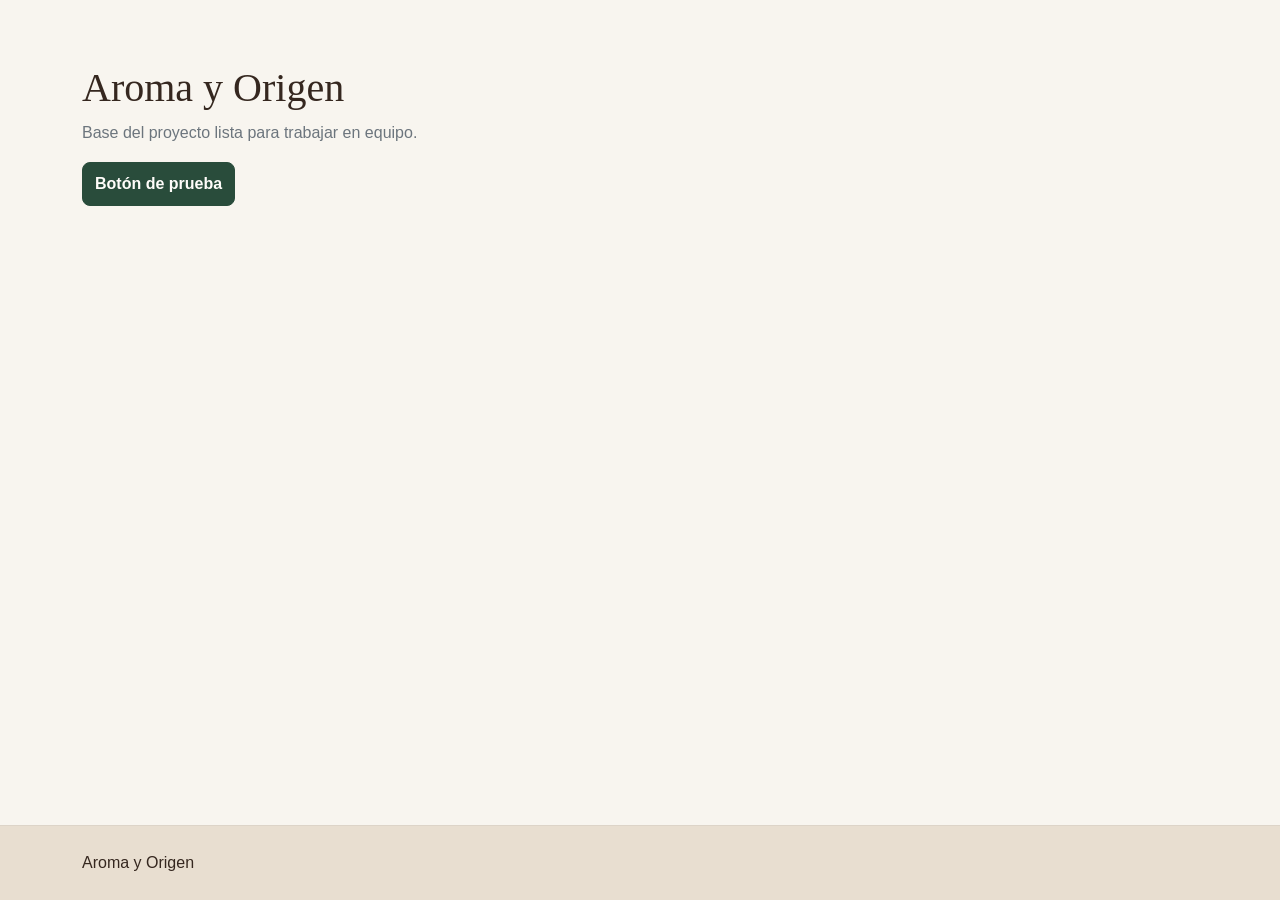
==== index.html @ c2ecd66e "style_structure" ====
<!DOCTYPE html>
<html lang="es">

<head>
    <meta charset="UTF-8">
    <meta name="viewport" content="width=device-width, initial-scale=1.0">

    <title>Inicio | Aroma y Origen</title>
    <link href="https://cdn.jsdelivr.net/npm/bootstrap@5.3.8/dist/css/bootstrap.min.css" rel="stylesheet"
    integrity="sha384-sRIl4kxILFvY47J16cr9ZwB07vP4J8+LH7qKQnuqkuIAvNWLzeN8tE5YBujZqJLB" crossorigin="anonymous">
    <link rel="stylesheet" href="assets/styles/styles.css">
</head>

<body>
    <header>
        <!-- Encabezado pendiente -->
    </header>

    <main class="container page-section">
        <h1>Aroma y Origen</h1>
        <p class="text-secondary">
            Base del proyecto lista para trabajar en equipo.
        </p>

        <button type="button" class="btn btn-primary">
            Botón de prueba
        </button>
    </main>

    <footer class="site-footer">
        <div class="container">
            <p class="mb-0">Aroma y Origen</p>
        </div>
    </footer>

    <script src="https://cdn.jsdelivr.net/npm/bootstrap@5.3.8/dist/js/bootstrap.bundle.min.js"
        integrity="sha384-FKyoEForCGlyvwx9Hj09JcYn3nv7wiPVlz7YYwJrWVcXK/BmnVDxM+D2scQbITxI"
        crossorigin="anonymous">
    </script>
</body>

</html>
---- assets/styles/styles.css ----
/* ==================================================
   AROMA Y ORIGEN — ESTILOS COMPARTIDOS
   Cargar este archivo después de Bootstrap.
   ================================================== */

/* 1. Identidad visual y variables globales */
:root {
  --ao-cream: #f8f5ef;
  --ao-white: #fffdfa;
  --ao-coffee: #35271f;
  --ao-green: #294c3b;
  --ao-green-dark: #1e392c;
  --ao-terracotta: #a65f43;
  --ao-sand: #e8ded0;
  --ao-muted: #71685f;
  --ao-border: #ddd4c8;

  /*
   * Estas fuentes tienen alternativas locales.
   * Playfair Display e Inter deben cargarse por separado
   * si el equipo decide utilizarlas.
   */
  --ao-font-heading: "Playfair Display", Georgia, serif;
  --ao-font-body: "Inter", Arial, sans-serif;

  --ao-radius: 0.75rem;
  --ao-shadow: 0 0.25rem 1.25rem rgb(53 39 31 / 6%);

  /* Variables globales de Bootstrap */
  --bs-body-font-family: var(--ao-font-body);
  --bs-body-color: var(--ao-coffee);
  --bs-body-bg: var(--ao-cream);
  --bs-heading-color: var(--ao-coffee);
  --bs-secondary-color: var(--ao-muted);
  --bs-border-color: var(--ao-border);

  --bs-primary: var(--ao-green);
  --bs-primary-rgb: 41, 76, 59;
  --bs-link-color: var(--ao-green);
  --bs-link-color-rgb: 41, 76, 59;
  --bs-link-hover-color: var(--ao-green-dark);
  --bs-link-hover-color-rgb: 30, 57, 44;
}

/* 2. Base de las páginas */
body {
  min-height: 100vh;
  display: flex;
  flex-direction: column;
  line-height: 1.6;
}

main {
  flex: 1;
  min-width: 0;
}

h1,
h2,
h3,
h4,
h5,
h6,
.navbar-brand {
  font-family: var(--ao-font-heading);
}

h1,
h2,
h3 {
  line-height: 1.2;
}

img {
  max-width: 100%;
  height: auto;
}

button,
input,
select,
textarea {
  font: inherit;
}

/* 3. Espaciado compartido */
.page-section {
  padding-block: clamp(2rem, 5vw, 4rem);
}

.section-title {
  margin-bottom: 1.5rem;
}

.surface {
  background-color: var(--ao-white);
  border: 1px solid var(--ao-border);
  border-radius: var(--ao-radius);
  padding: clamp(1rem, 3vw, 2rem);
}

/* 4. Encabezado */
.navbar {
  --bs-navbar-color: var(--ao-coffee);
  --bs-navbar-hover-color: var(--ao-green);
  --bs-navbar-active-color: var(--ao-green);
  --bs-navbar-brand-color: var(--ao-coffee);
  --bs-navbar-brand-hover-color: var(--ao-green);

  background-color: var(--ao-cream);
  border-bottom: 1px solid var(--ao-border);
}

.navbar-brand {
  font-size: 1.5rem;
  font-weight: 600;
}

/* 5. Botones
   Cambiar --bs-primary no modifica por sí solo
   todos los estados de los botones de Bootstrap.
*/
.btn {
  min-height: 2.75rem;
  border-radius: 0.5rem;
  font-weight: 600;
}

.btn-primary {
  --bs-btn-color: var(--ao-white);
  --bs-btn-bg: var(--ao-green);
  --bs-btn-border-color: var(--ao-green);

  --bs-btn-hover-color: var(--ao-white);
  --bs-btn-hover-bg: var(--ao-green-dark);
  --bs-btn-hover-border-color: var(--ao-green-dark);

  --bs-btn-active-color: var(--ao-white);
  --bs-btn-active-bg: var(--ao-green-dark);
  --bs-btn-active-border-color: var(--ao-green-dark);

  --bs-btn-disabled-color: var(--ao-white);
  --bs-btn-disabled-bg: var(--ao-green);
  --bs-btn-disabled-border-color: var(--ao-green);

  --bs-btn-focus-shadow-rgb: 41, 76, 59;
}

.btn-outline-primary {
  --bs-btn-color: var(--ao-green);
  --bs-btn-border-color: var(--ao-green);

  --bs-btn-hover-color: var(--ao-white);
  --bs-btn-hover-bg: var(--ao-green);
  --bs-btn-hover-border-color: var(--ao-green);

  --bs-btn-active-color: var(--ao-white);
  --bs-btn-active-bg: var(--ao-green-dark);
  --bs-btn-active-border-color: var(--ao-green-dark);

  --bs-btn-disabled-color: var(--ao-green);
  --bs-btn-disabled-border-color: var(--ao-green);

  --bs-btn-focus-shadow-rgb: 41, 76, 59;
}

/* 6. Tarjetas */
.card {
  --bs-card-bg: var(--ao-white);
  --bs-card-border-color: var(--ao-border);
  --bs-card-border-radius: var(--ao-radius);

  box-shadow: var(--ao-shadow);
}

.product-image {
  display: block;
  width: 100%;
  aspect-ratio: 1 / 1;
  object-fit: cover;
  background-color: var(--ao-sand);
  border-radius: var(--ao-radius) var(--ao-radius) 0 0;
}

.product-price {
  color: var(--ao-green);
  font-weight: 600;
}

/* 7. Formularios */
.form-label {
  font-weight: 500;
}

.form-control,
.form-select {
  min-height: 2.75rem;
  background-color: var(--ao-white);
  border-color: var(--ao-border);
  border-radius: 0.5rem;
  color: var(--ao-coffee);
}

.form-control::placeholder {
  color: var(--ao-muted);
  opacity: 1;
}

.form-control:focus,
.form-select:focus {
  color: var(--ao-coffee);
  background-color: var(--ao-white);
  border-color: var(--ao-green);
  box-shadow: 0 0 0 0.2rem rgb(41 76 59 / 15%);
}

/* 8. Tablas */
.table {
  --bs-table-color: var(--ao-coffee);
  --bs-table-bg: var(--ao-white);
  --bs-table-border-color: var(--ao-border);
}

/* 9. Pie de página */
.site-footer {
  margin-top: auto;
  padding-block: 1.5rem;
  background-color: var(--ao-sand);
  border-top: 1px solid var(--ao-border);
  color: var(--ao-coffee);
}

/* 10. Accesibilidad */
:where(a, button, input, select, textarea):focus-visible {
  outline: 3px solid var(--ao-green);
  outline-offset: 3px;
}
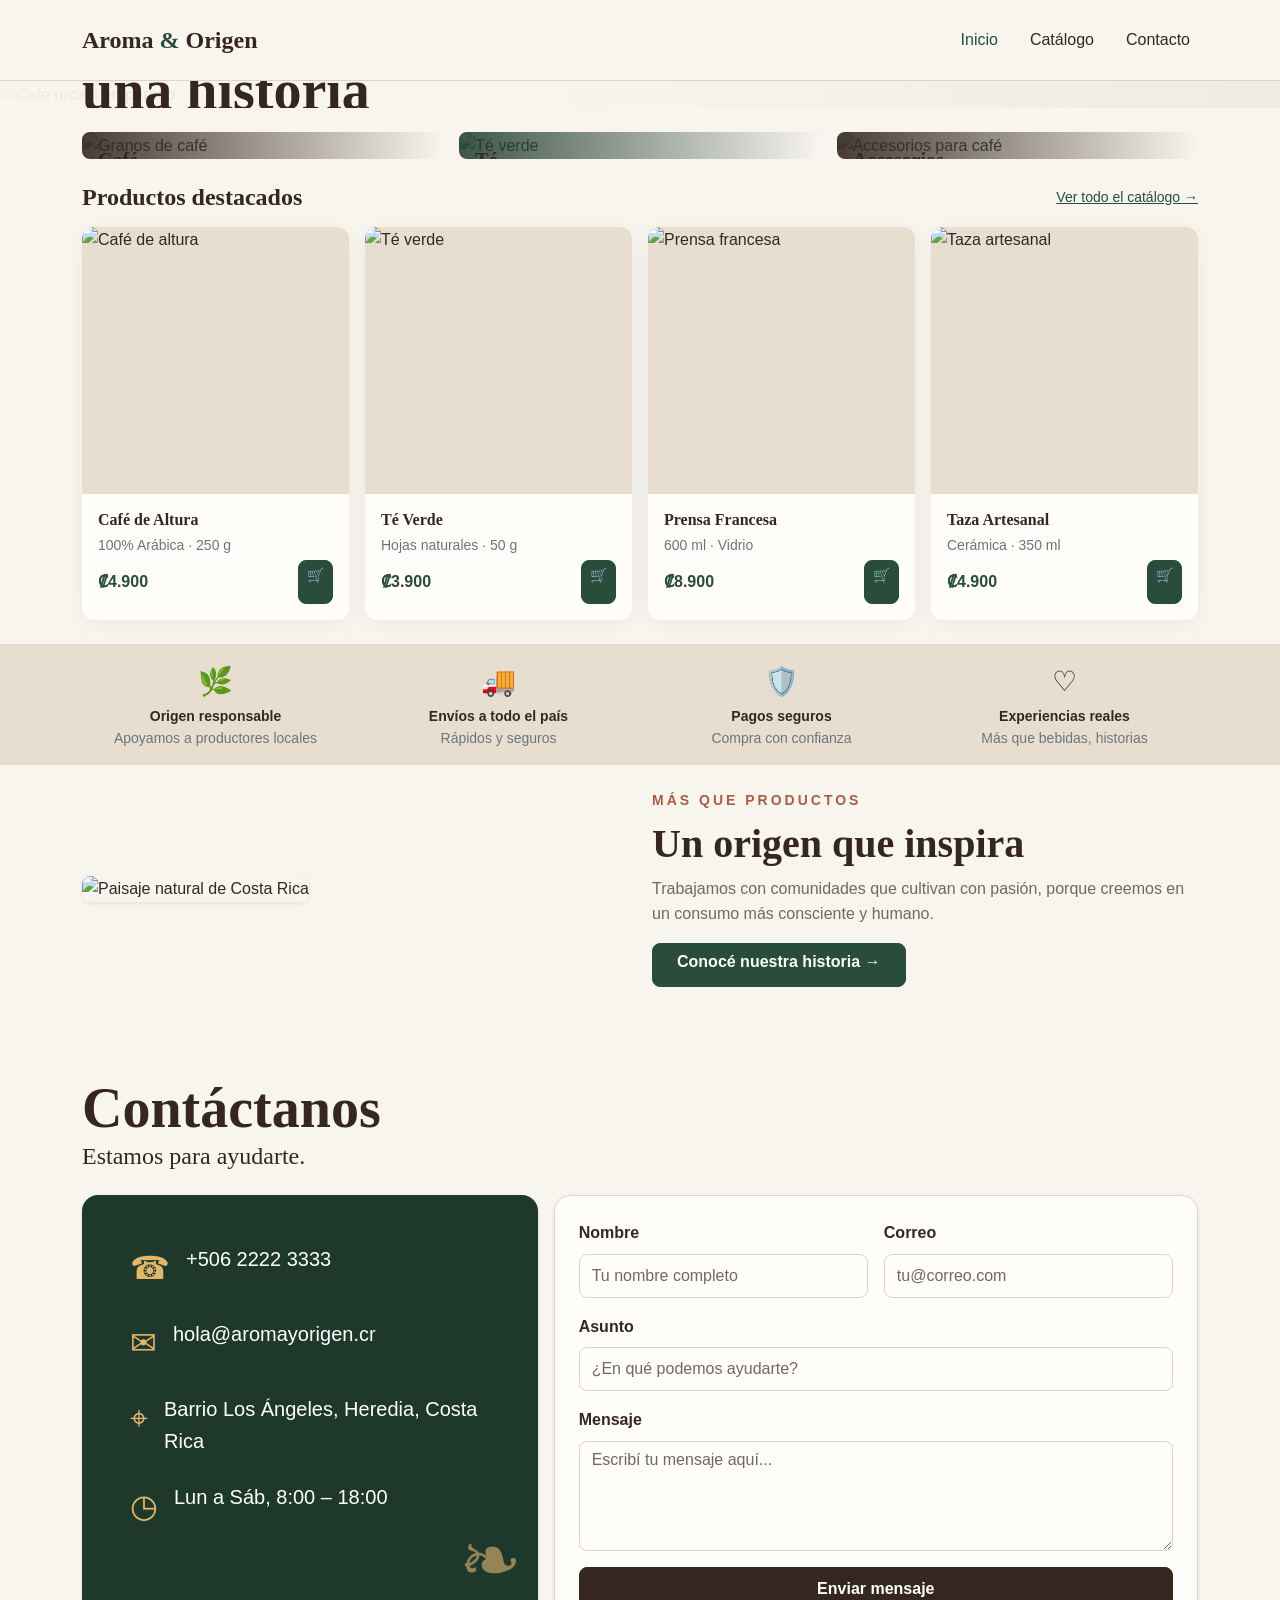
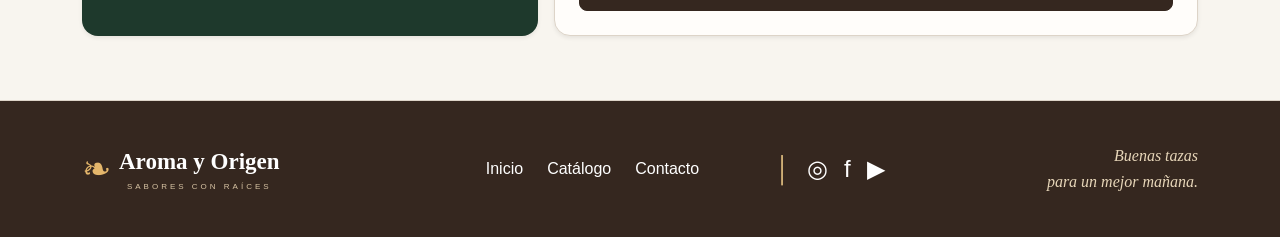
==== commit d454e245: "Actualiza pagina de inicio y contacto" ====
--- a/index.html
+++ b/index.html
@@ -1,3 +1,4 @@
+
 <!DOCTYPE html>
 <html lang="es">
 
@@ -6,37 +7,73 @@
     <meta name="viewport" content="width=device-width, initial-scale=1.0">
 
     <title>Inicio | Aroma y Origen</title>
-    <link href="https://cdn.jsdelivr.net/npm/bootstrap@5.3.8/dist/css/bootstrap.min.css" rel="stylesheet"
-    integrity="sha384-sRIl4kxILFvY47J16cr9ZwB07vP4J8+LH7qKQnuqkuIAvNWLzeN8tE5YBujZqJLB" crossorigin="anonymous">
+
+    <!-- Bootstrap -->
+    <link href="https://cdn.jsdelivr.net/npm/bootstrap@5.3.8/dist/css/bootstrap.min.css"
+        rel="stylesheet">
+
+    <!-- Estilos del proyecto -->
     <link rel="stylesheet" href="assets/styles/styles.css">
 </head>
 
 <body>
-    <header>
-        <!-- Encabezado pendiente -->
-    </header>
 
-    <main class="container page-section">
-        <h1>Aroma y Origen</h1>
-        <p class="text-secondary">
-            Base del proyecto lista para trabajar en equipo.
-        </p>
+    <!-- Menú de navegación -->
+    <header id="navbar"></header>
 
-        <button type="button" class="btn btn-primary">
-            Botón de prueba
-        </button>
-    </main>
+    <!-- Contenido principal -->
+    <div id="contenido"></div>
 
-    <footer class="site-footer">
-        <div class="container">
-            <p class="mb-0">Aroma y Origen</p>
-        </div>
-    </footer>
+    <!-- Pie de página -->
+    <div id="footer"></div>
 
-    <script src="https://cdn.jsdelivr.net/npm/bootstrap@5.3.8/dist/js/bootstrap.bundle.min.js"
-        integrity="sha384-FKyoEForCGlyvwx9Hj09JcYn3nv7wiPVlz7YYwJrWVcXK/BmnVDxM+D2scQbITxI"
-        crossorigin="anonymous">
+    <!-- JavaScript de Bootstrap -->
+    <script src="https://cdn.jsdelivr.net/npm/bootstrap@5.3.8/dist/js/bootstrap.bundle.min.js"></script>
+
+    <!-- Cargar los archivos HTML -->
+    <script>
+        async function cargarArchivo(id, ruta) {
+            try {
+                const respuesta = await fetch(ruta);
+
+                if (!respuesta.ok) {
+                    throw new Error("Error al cargar " + ruta);
+                }
+
+                const contenido = await respuesta.text();
+
+                document.getElementById(id).innerHTML = contenido;
+
+            } catch (error) {
+                console.error(error);
+                document.getElementById(id).innerHTML =
+                    "<p class='text-center p-3'>No se pudo cargar esta sección.</p>";
+            }
+        }
+
+        async function iniciarPagina() {
+
+            await Promise.all([
+                cargarArchivo(
+                    "navbar",
+                    "views/main/navbar/navbar.html"
+                ),
+
+                cargarArchivo(
+                    "contenido",
+                    "views/main/body/body.html"
+                ),
+
+                cargarArchivo(
+                    "footer",
+                    "views/main/footer/footer.html"
+                )
+            ]);
+
+        }
+
+        iniciarPagina();
     </script>
+
 </body>
-
-</html>+</html>
--- a/assets/styles/styles.css
+++ b/assets/styles/styles.css
@@ -234,4 +234,65 @@
 :where(a, button, input, select, textarea):focus-visible {
   outline: 3px solid var(--ao-green);
   outline-offset: 3px;
+}
+
+/* ==========================================
+   ESTILOS DEL CATÁLOGO - AROMA Y ORIGEN
+========================================== */
+
+/* Color de la categoría seleccionada */
+#productos .list-group-item.active {
+    background-color: #294C3B;
+    border-color: #294C3B;
+    color: #FFFFFF;
+}
+
+/* Efecto al pasar el mouse sobre las categorías */
+#productos .list-group-item:not(.active):hover {
+    background-color: #E8DED0;
+    color: #35271F;
+}
+
+/* Fotografías de los productos */
+#listaProductos .card-img-top {
+    width: 100%;
+    aspect-ratio: 1 / 1;
+    object-fit: cover;
+}
+
+/* Diseño de las tarjetas */
+#listaProductos .card {
+    border: 1px solid #DDD4C8;
+    border-radius: 12px;
+    overflow: hidden;
+    transition: transform 0.3s ease, box-shadow 0.3s ease;
+}
+
+/* Efecto suave sobre las tarjetas */
+#listaProductos .card:hover {
+    transform: translateY(-4px);
+    box-shadow: 0 8px 20px rgba(53, 39, 31, 0.10);
+}
+
+/* Botones de los productos */
+#listaProductos .btn-success {
+    background-color: #294C3B;
+    border-color: #294C3B;
+}
+
+/* Efecto hover de los botones */
+#listaProductos .btn-success:hover {
+    background-color: #1E392C;
+    border-color: #1E392C;
+}
+
+/* Adaptación para usuarios que prefieren menos animaciones */
+@media (prefers-reduced-motion: reduce) {
+    #listaProductos .card {
+        transition: none;
+    }
+
+    #listaProductos .card:hover {
+        transform: none;
+    }
 }
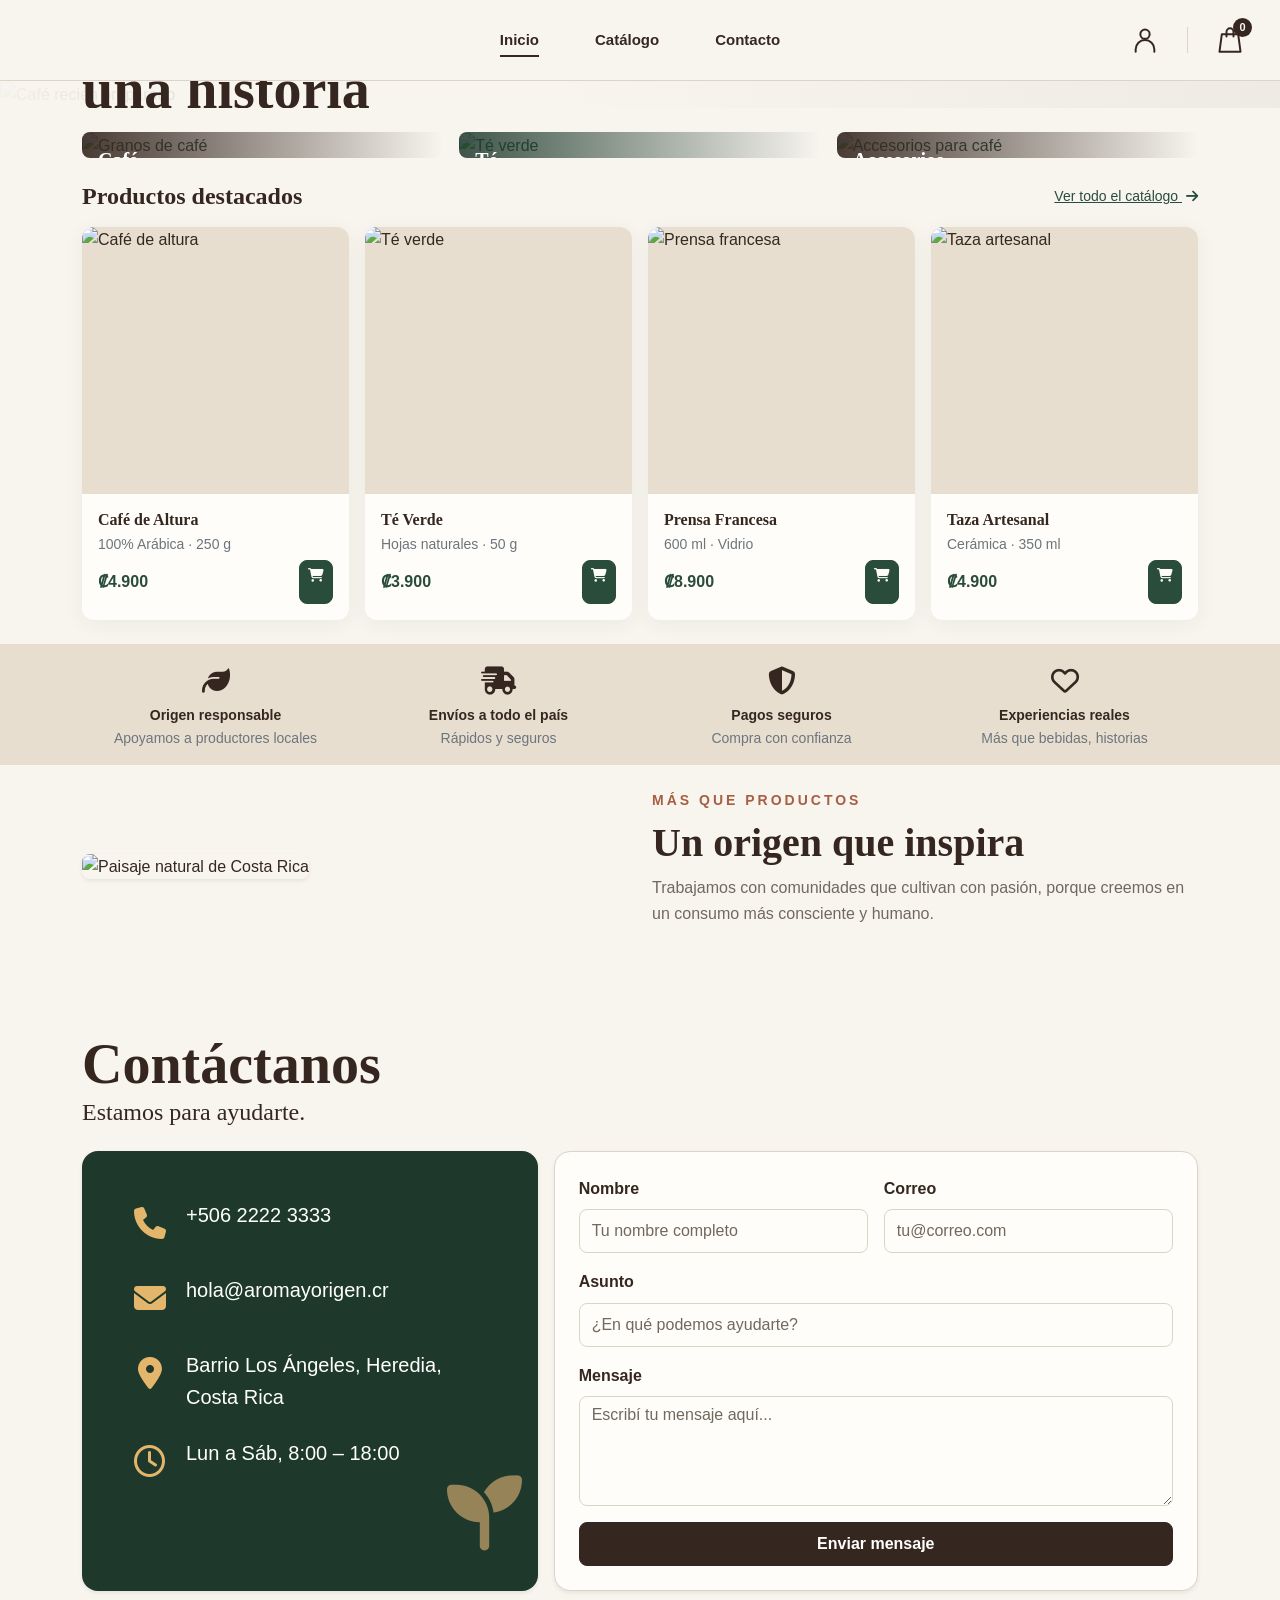
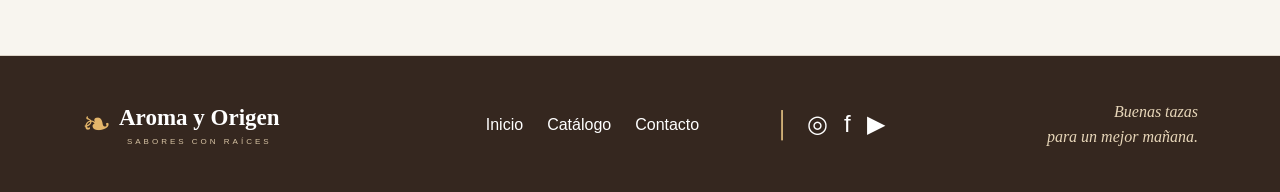
==== commit 22d24ae7: "Correcciones" ====
--- a/index.html
+++ b/index.html
@@ -1,4 +1,3 @@
-
 <!DOCTYPE html>
 <html lang="es">
 
@@ -9,11 +8,13 @@
     <title>Inicio | Aroma y Origen</title>
 
     <!-- Bootstrap -->
-    <link href="https://cdn.jsdelivr.net/npm/bootstrap@5.3.8/dist/css/bootstrap.min.css"
-        rel="stylesheet">
+    <link href="https://cdn.jsdelivr.net/npm/bootstrap@5.3.8/dist/css/bootstrap.min.css" rel="stylesheet">
 
     <!-- Estilos del proyecto -->
     <link rel="stylesheet" href="assets/styles/styles.css">
+
+    <!-- Iconos Font Awesome -->
+    <link rel="stylesheet" href="https://cdnjs.cloudflare.com/ajax/libs/font-awesome/6.4.0/css/all.min.css">
 </head>
 
 <body>
@@ -30,50 +31,9 @@
     <!-- JavaScript de Bootstrap -->
     <script src="https://cdn.jsdelivr.net/npm/bootstrap@5.3.8/dist/js/bootstrap.bundle.min.js"></script>
 
-    <!-- Cargar los archivos HTML -->
-    <script>
-        async function cargarArchivo(id, ruta) {
-            try {
-                const respuesta = await fetch(ruta);
-
-                if (!respuesta.ok) {
-                    throw new Error("Error al cargar " + ruta);
-                }
-
-                const contenido = await respuesta.text();
-
-                document.getElementById(id).innerHTML = contenido;
-
-            } catch (error) {
-                console.error(error);
-                document.getElementById(id).innerHTML =
-                    "<p class='text-center p-3'>No se pudo cargar esta sección.</p>";
-            }
-        }
-
-        async function iniciarPagina() {
-
-            await Promise.all([
-                cargarArchivo(
-                    "navbar",
-                    "views/main/navbar/navbar.html"
-                ),
-
-                cargarArchivo(
-                    "contenido",
-                    "views/main/body/body.html"
-                ),
-
-                cargarArchivo(
-                    "footer",
-                    "views/main/footer/footer.html"
-                )
-            ]);
-
-        }
-
-        iniciarPagina();
-    </script>
+    <!-- Carga de las vistas -->
+    <script src="assets/js/scripts.js"></script>
 
 </body>
-</html>
+
+</html>
--- a/assets/styles/styles.css
+++ b/assets/styles/styles.css
@@ -16,9 +16,8 @@
   --ao-border: #ddd4c8;
 
   /*
-   * Estas fuentes tienen alternativas locales.
-   * Playfair Display e Inter deben cargarse por separado
-   * si el equipo decide utilizarlas.
+   * Playfair Display e Inter deben cargarse por separado.
+   * Si no están disponibles, se usan las alternativas locales.
    */
   --ao-font-heading: "Playfair Display", Georgia, serif;
   --ao-font-body: "Inter", Arial, sans-serif;
@@ -71,6 +70,12 @@
   line-height: 1.2;
 }
 
+/* Títulos blancos en las categorías */
+.ao-category-overlay h3,
+.ao-category-overlay-tea h3 {
+  color: #fff;
+}
+
 img {
   max-width: 100%;
   height: auto;
@@ -83,7 +88,7 @@
   font: inherit;
 }
 
-/* 3. Espaciado compartido */
+/* 3. Espaciado y elementos compartidos */
 .page-section {
   padding-block: clamp(2rem, 5vw, 4rem);
 }
@@ -92,11 +97,36 @@
   margin-bottom: 1.5rem;
 }
 
-.surface {
+.surface,
+.ao-contact-form {
   background-color: var(--ao-white);
   border: 1px solid var(--ao-border);
+}
+
+.surface {
   border-radius: var(--ao-radius);
   padding: clamp(1rem, 3vw, 2rem);
+}
+
+.ao-font-georgia,
+.ao-heading-coffee,
+.ao-footer-brand,
+.ao-footer-quote {
+  font-family: Georgia, serif;
+}
+
+.ao-heading-coffee {
+  color: var(--ao-coffee);
+}
+
+.ao-text-muted {
+  color: var(--ao-muted);
+}
+
+.ao-brand-accent,
+.ao-catalog-link,
+.product-price {
+  color: var(--ao-green);
 }
 
 /* 4. Encabezado */
@@ -107,8 +137,12 @@
   --bs-navbar-brand-color: var(--ao-coffee);
   --bs-navbar-brand-hover-color: var(--ao-green);
 
+  border-bottom: 1px solid var(--ao-border);
+}
+
+.navbar,
+.ao-contact {
   background-color: var(--ao-cream);
-  border-bottom: 1px solid var(--ao-border);
 }
 
 .navbar-brand {
@@ -116,55 +150,53 @@
   font-weight: 600;
 }
 
-/* 5. Botones
-   Cambiar --bs-primary no modifica por sí solo
-   todos los estados de los botones de Bootstrap.
-*/
+/* 5. Botones */
 .btn {
   min-height: 2.75rem;
   border-radius: 0.5rem;
   font-weight: 600;
 }
 
+/*
+ * Variables compartidas por ambos tipos de botón.
+ * Se conservan los estados hover, active y disabled.
+ */
+.btn-primary,
+.btn-outline-primary {
+  --bs-btn-border-color: var(--ao-green);
+
+  --bs-btn-hover-color: var(--ao-white);
+
+  --bs-btn-active-color: var(--ao-white);
+  --bs-btn-active-bg: var(--ao-green-dark);
+  --bs-btn-active-border-color: var(--ao-green-dark);
+
+  --bs-btn-disabled-border-color: var(--ao-green);
+
+  --bs-btn-focus-shadow-rgb: 41, 76, 59;
+}
+
 .btn-primary {
   --bs-btn-color: var(--ao-white);
   --bs-btn-bg: var(--ao-green);
-  --bs-btn-border-color: var(--ao-green);
-
-  --bs-btn-hover-color: var(--ao-white);
+
   --bs-btn-hover-bg: var(--ao-green-dark);
   --bs-btn-hover-border-color: var(--ao-green-dark);
 
-  --bs-btn-active-color: var(--ao-white);
-  --bs-btn-active-bg: var(--ao-green-dark);
-  --bs-btn-active-border-color: var(--ao-green-dark);
-
   --bs-btn-disabled-color: var(--ao-white);
   --bs-btn-disabled-bg: var(--ao-green);
-  --bs-btn-disabled-border-color: var(--ao-green);
-
-  --bs-btn-focus-shadow-rgb: 41, 76, 59;
 }
 
 .btn-outline-primary {
   --bs-btn-color: var(--ao-green);
-  --bs-btn-border-color: var(--ao-green);
-
-  --bs-btn-hover-color: var(--ao-white);
+
   --bs-btn-hover-bg: var(--ao-green);
   --bs-btn-hover-border-color: var(--ao-green);
 
-  --bs-btn-active-color: var(--ao-white);
-  --bs-btn-active-bg: var(--ao-green-dark);
-  --bs-btn-active-border-color: var(--ao-green-dark);
-
   --bs-btn-disabled-color: var(--ao-green);
-  --bs-btn-disabled-border-color: var(--ao-green);
-
-  --bs-btn-focus-shadow-rgb: 41, 76, 59;
-}
-
-/* 6. Tarjetas */
+}
+
+/* 6. Tarjetas y productos */
 .card {
   --bs-card-bg: var(--ao-white);
   --bs-card-border-color: var(--ao-border);
@@ -173,17 +205,22 @@
   box-shadow: var(--ao-shadow);
 }
 
+.product-image,
+.ao-hero-image,
+.ao-category-image,
+.ao-history-image {
+  object-fit: cover;
+}
+
 .product-image {
   display: block;
   width: 100%;
   aspect-ratio: 1 / 1;
-  object-fit: cover;
   background-color: var(--ao-sand);
   border-radius: var(--ao-radius) var(--ao-radius) 0 0;
 }
 
 .product-price {
-  color: var(--ao-green);
   font-weight: 600;
 }
 
@@ -221,7 +258,90 @@
   --bs-table-border-color: var(--ao-border);
 }
 
-/* 9. Pie de página */
+/* 9. Portada principal */
+.ao-hero-image {
+  height: 390px;
+}
+
+.ao-hero-overlay {
+  background: linear-gradient(90deg,
+      rgba(248, 245, 239, 0.96) 0%,
+      rgba(248, 245, 239, 0.78) 43%,
+      rgba(53, 39, 31, 0.05) 100%);
+}
+
+.ao-hero-content {
+  max-width: 510px;
+}
+
+.ao-hero-eyebrow,
+.ao-history-eyebrow {
+  color: var(--ao-terracotta);
+}
+
+.ao-hero-eyebrow {
+  letter-spacing: 4px;
+  font-size: 11px;
+}
+
+/* 10. Categorías */
+.ao-category-image {
+  height: 145px;
+}
+
+.ao-category-overlay {
+  background: linear-gradient(90deg,
+      rgba(53, 39, 31, 0.9),
+      transparent);
+}
+
+.ao-category-overlay-tea {
+  background: linear-gradient(90deg,
+      rgba(30, 57, 44, 0.85),
+      transparent);
+}
+
+/* 11. Beneficios */
+.ao-benefits {
+  background-color: var(--ao-sand);
+}
+
+/* 12. Nuestra historia */
+.ao-history-image {
+  height: 240px;
+  width: 100%;
+}
+
+.ao-history-eyebrow {
+  letter-spacing: 3px;
+}
+
+/* 13. Contacto */
+.ao-contact-info {
+  background-color: var(--ao-green-dark);
+}
+
+.ao-contact-details {
+  z-index: 1;
+}
+
+.ao-contact-icon,
+.ao-footer-symbol {
+  color: #e4b66b;
+}
+
+.ao-contact-decoration {
+  font-size: 75px;
+  color: #d6ad70;
+  opacity: 0.65;
+}
+
+.ao-contact-submit {
+  background-color: var(--ao-coffee);
+  border-color: var(--ao-coffee);
+}
+
+/* 14. Pie de página */
 .site-footer {
   margin-top: auto;
   padding-block: 1.5rem;
@@ -230,69 +350,212 @@
   color: var(--ao-coffee);
 }
 
-/* 10. Accesibilidad */
+/* Variante oscura utilizada por el footer de inicio */
+.site-footer.ao-footer {
+  background-color: var(--ao-coffee);
+  color: var(--ao-cream);
+}
+
+.ao-footer-symbol {
+  font-size: 35px;
+}
+
+.ao-footer-brand {
+  font-size: 23px;
+}
+
+.ao-footer-tagline {
+  font-size: 8px;
+  letter-spacing: 3px;
+  color: #d8c4a4;
+}
+
+.ao-footer-separator {
+  color: #d8b77c;
+  font-size: 25px;
+}
+
+.ao-footer-quote {
+  color: #e6d5b8;
+}
+
+/* 15. Accesibilidad */
 :where(a, button, input, select, textarea):focus-visible {
   outline: 3px solid var(--ao-green);
   outline-offset: 3px;
 }
 
-/* ==========================================
-   ESTILOS DEL CATÁLOGO - AROMA Y ORIGEN
-========================================== */
-
-/* Color de la categoría seleccionada */
-#productos .list-group-item.active {
-    background-color: #294C3B;
-    border-color: #294C3B;
-    color: #FFFFFF;
-}
-
-/* Efecto al pasar el mouse sobre las categorías */
-#productos .list-group-item:not(.active):hover {
-    background-color: #E8DED0;
-    color: #35271F;
-}
-
-/* Fotografías de los productos */
-#listaProductos .card-img-top {
-    width: 100%;
-    aspect-ratio: 1 / 1;
-    object-fit: cover;
-}
-
-/* Diseño de las tarjetas */
-#listaProductos .card {
-    border: 1px solid #DDD4C8;
-    border-radius: 12px;
-    overflow: hidden;
-    transition: transform 0.3s ease, box-shadow 0.3s ease;
-}
-
-/* Efecto suave sobre las tarjetas */
-#listaProductos .card:hover {
-    transform: translateY(-4px);
-    box-shadow: 0 8px 20px rgba(53, 39, 31, 0.10);
-}
-
-/* Botones de los productos */
-#listaProductos .btn-success {
-    background-color: #294C3B;
-    border-color: #294C3B;
-}
-
-/* Efecto hover de los botones */
-#listaProductos .btn-success:hover {
-    background-color: #1E392C;
-    border-color: #1E392C;
-}
-
-/* Adaptación para usuarios que prefieren menos animaciones */
-@media (prefers-reduced-motion: reduce) {
-    #listaProductos .card {
-        transition: none;
-    }
-
-    #listaProductos .card:hover {
-        transform: none;
-    }
+/* ==================================================
+   NAVBAR — LOGO, MENÚ CENTRAL Y ACCIONES
+   ================================================== */
+
+.ao-navbar {
+  padding-block: 0;
+}
+
+.ao-navbar > .ao-navbar-container {
+  max-width: 1280px;
+  min-height: 80px;
+  margin-inline: auto;
+  padding: 12px 32px;
+  column-gap: 24px;
+}
+
+/* Espacio para el logo completo */
+.ao-navbar .ao-logo-space {
+  display: flex;
+  align-items: center;
+  width: 250px;
+  height: 54px;
+  margin: 0;
+  padding: 0;
+  flex-shrink: 0;
+}
+
+.ao-logo-space img {
+  display: block;
+  width: 100%;
+  height: 100%;
+  object-fit: contain;
+  object-position: left center;
+}
+
+/* Enlaces */
+.ao-navbar-links {
+  align-items: center;
+  gap: 40px;
+}
+
+.ao-navbar .nav-link {
+  position: relative;
+  padding-block: 8px;
+  font-size: 15px;
+  font-weight: 600;
+  color: var(--ao-coffee);
+}
+
+.ao-navbar .nav-link.active {
+  color: var(--ao-coffee);
+}
+
+.ao-navbar .nav-link.active::after {
+  content: "";
+  position: absolute;
+  bottom: 3px;
+  left: var(--bs-navbar-nav-link-padding-x, 0);
+  right: var(--bs-navbar-nav-link-padding-x, 0);
+  height: 2px;
+  background-color: var(--ao-coffee);
+}
+
+/* Usuario y carrito */
+.ao-navbar-actions {
+  display: flex;
+  align-items: center;
+  justify-content: flex-end;
+  gap: 24px;
+}
+
+.ao-navbar-icon {
+  display: inline-flex;
+  align-items: center;
+  justify-content: center;
+  width: 36px;
+  height: 40px;
+  padding: 4px;
+  border: 0;
+  background: transparent;
+  color: var(--ao-coffee);
+  cursor: pointer;
+}
+
+.ao-navbar-icon svg {
+  width: 28px;
+  height: 28px;
+  fill: none;
+  stroke: currentColor;
+  stroke-width: 1.7;
+  stroke-linecap: round;
+  stroke-linejoin: round;
+}
+
+.ao-navbar .nav-link:hover,
+.ao-navbar-icon:hover {
+  color: var(--ao-green);
+}
+
+.ao-navbar-divider {
+  width: 1px;
+  height: 26px;
+  background-color: var(--ao-border);
+}
+
+.ao-navbar-cart {
+  position: relative;
+}
+
+.ao-cart-count {
+  position: absolute;
+  top: -2px;
+  right: -4px;
+  display: grid;
+  place-items: center;
+  min-width: 19px;
+  height: 19px;
+  padding-inline: 4px;
+  border-radius: 50%;
+  background-color: var(--ao-coffee);
+  color: var(--ao-cream);
+  font-size: 11px;
+  font-weight: 600;
+  line-height: 1;
+}
+
+/* Escritorio: columnas laterales iguales para centrar el menú */
+@media (min-width: 992px) {
+  .ao-navbar > .ao-navbar-container {
+    display: grid;
+    grid-template-columns: minmax(250px, 1fr) auto minmax(250px, 1fr);
+  }
+
+  .ao-navbar .ao-navbar-menu {
+    justify-content: center;
+  }
+}
+
+/* Celulares y tabletas */
+@media (max-width: 991.98px) {
+  .ao-navbar > .ao-navbar-container {
+    padding-inline: 20px;
+    column-gap: 12px;
+  }
+
+  .ao-navbar .ao-logo-space {
+    width: clamp(100px, 28vw, 210px);
+    height: 48px;
+  }
+
+  .ao-navbar .navbar-toggler {
+    margin-left: auto;
+    padding: 6px;
+  }
+
+  .ao-navbar-actions {
+    gap: 10px;
+  }
+
+  .ao-navbar-divider {
+    height: 22px;
+  }
+
+  .ao-navbar-menu {
+    order: 4;
+    flex-basis: 100%;
+  }
+
+  .ao-navbar-links {
+    align-items: flex-start;
+    gap: 8px;
+    padding-block: 16px;
+  }
 }
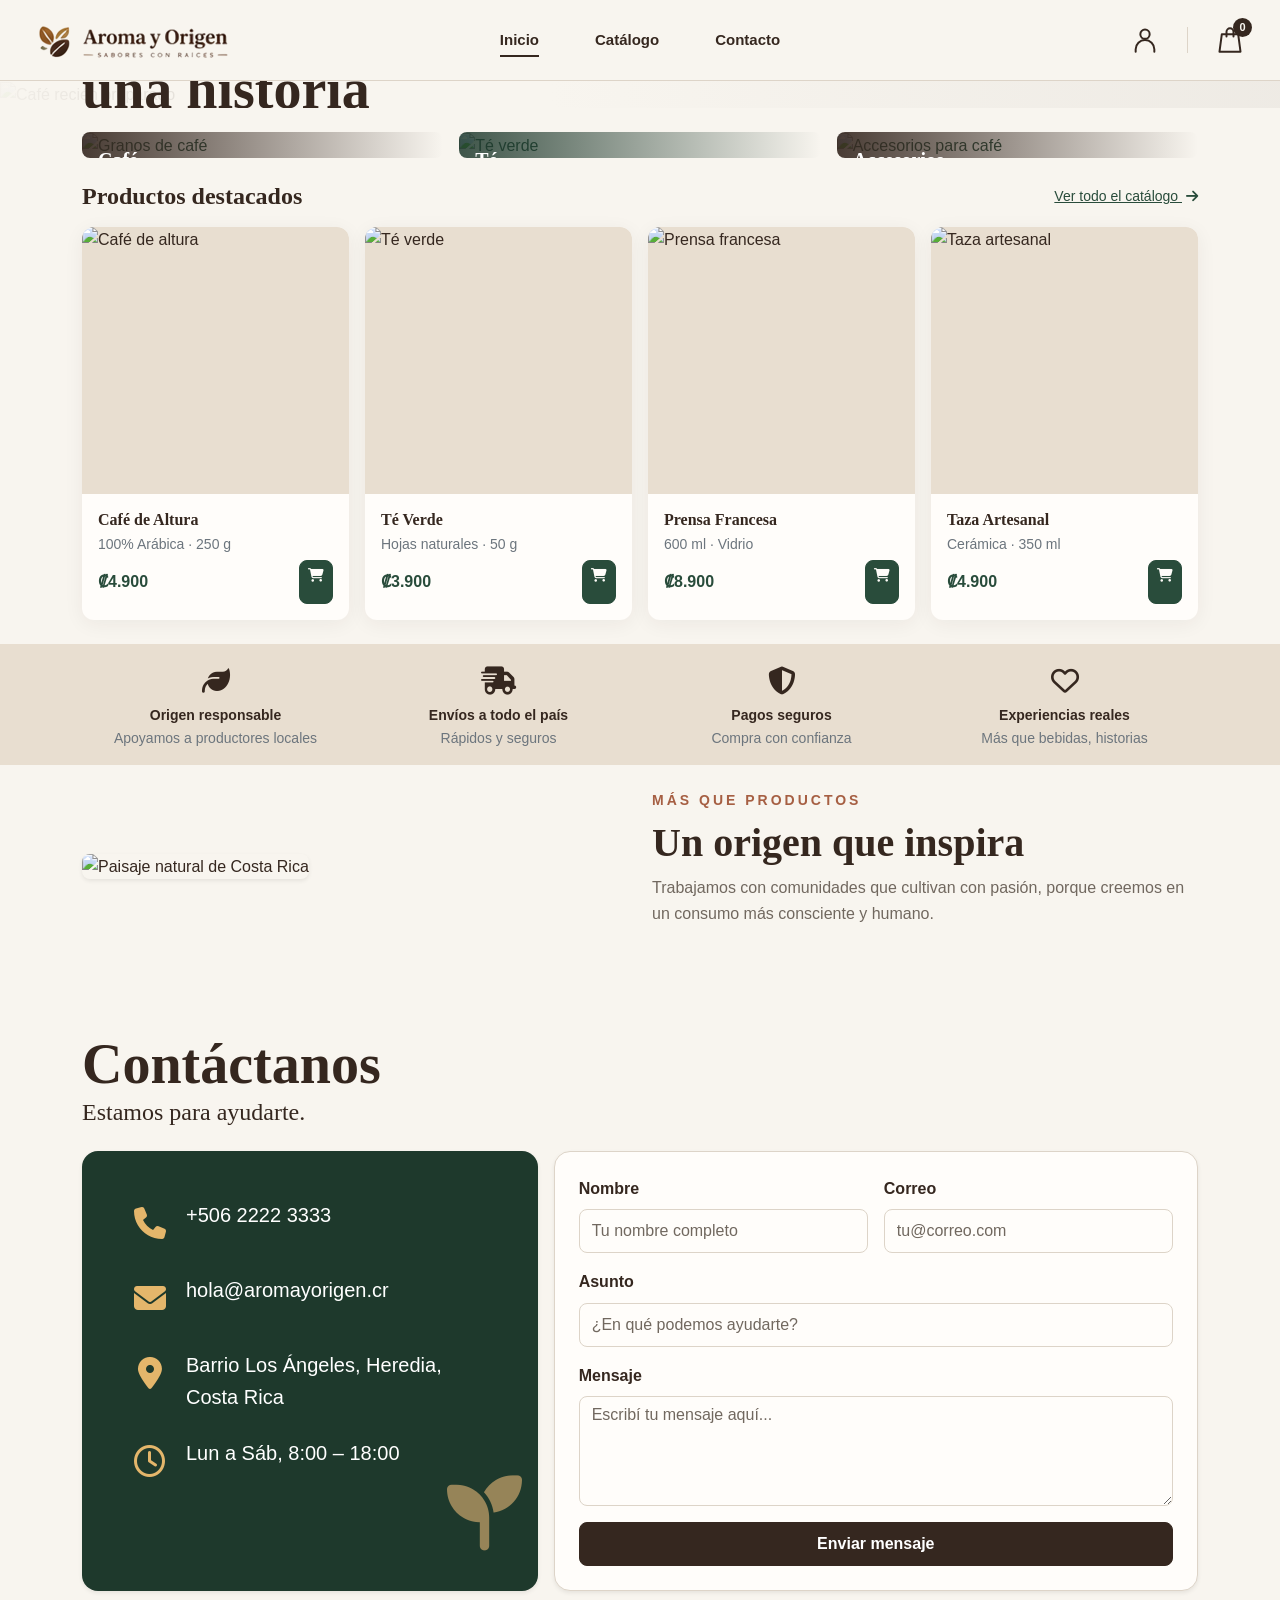
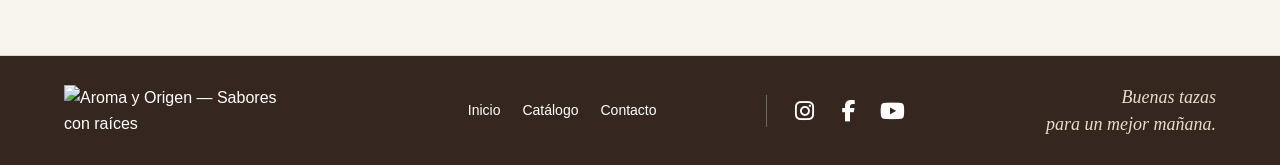
==== commit 35d0410b: "cambios finales" ====
--- a/index.html
+++ b/index.html
@@ -12,6 +12,9 @@
 
     <!-- Estilos del proyecto -->
     <link rel="stylesheet" href="assets/styles/styles.css">
+    <link rel="stylesheet" href="assets/styles/catalogo.css">
+    <link rel="stylesheet" href="assets/styles/carrito.css">
+    <link rel="stylesheet" href="assets/styles/perfil.css">
 
     <!-- Iconos Font Awesome -->
     <link rel="stylesheet" href="https://cdnjs.cloudflare.com/ajax/libs/font-awesome/6.4.0/css/all.min.css">
@@ -31,7 +34,18 @@
     <!-- JavaScript de Bootstrap -->
     <script src="https://cdn.jsdelivr.net/npm/bootstrap@5.3.8/dist/js/bootstrap.bundle.min.js"></script>
 
-    <!-- Carga de las vistas -->
+    <!-- Datos de los productos -->
+    <script src="assets/js/productos.js"></script>
+
+    <!-- Funciones del catálogo -->
+    <script src="assets/js/productos.js"></script>
+    <script src="assets/js/catalogo.js"></script>
+    <script src="assets/js/detalle-producto.js"></script>
+    <script src="assets/js/carrito.js"></script>
+    <script src="assets/js/perfil.js"></script>
+    <script src="assets/js/scripts.js"></script>
+
+    <!-- Carga de componentes y vistas -->
     <script src="assets/js/scripts.js"></script>
 
 </body>
--- a/assets/styles/styles.css
+++ b/assets/styles/styles.css
@@ -511,6 +511,18 @@
   line-height: 1;
 }
 
+/* Mantener el navbar visible al desplazarse */
+#navbar {
+  position: sticky;
+  top: 0;
+  z-index: 1030;
+}
+
+/* Separación al desplazarse hasta Contacto */
+#contacto {
+  scroll-margin-top: 120px;
+}
+
 /* Escritorio: columnas laterales iguales para centrar el menú */
 @media (min-width: 992px) {
   .ao-navbar > .ao-navbar-container {
@@ -523,6 +535,188 @@
   }
 }
 
+/* FOOTER */
+footer.ao-footer {
+  width: 100%;
+  padding: 28px 0;
+  background-color: #30231d;
+  color: #ffffff;
+}
+
+
+/* Contenedor */
+footer.ao-footer > .container {
+  width: 100%;
+  max-width: 1200px;
+  margin-inline: auto;
+  padding: 0 24px !important;
+}
+
+/* Distribución: logo | enlaces | redes | frase */
+footer.ao-footer > .container > .row {
+  display: grid;
+  grid-template-columns:
+    minmax(200px, 1.2fr)
+    minmax(230px, 1.2fr)
+    minmax(140px, 0.7fr)
+    minmax(180px, 1fr);
+  align-items: center;
+  gap: 24px;
+  margin: 0;
+}
+
+/* Evitar conflictos con columnas Bootstrap */
+footer.ao-footer > .container > .row > div {
+  width: auto;
+  max-width: 100%;
+  min-width: 0;
+  margin: 0;
+  padding: 0;
+}
+
+/* Enlaces generales */
+footer.ao-footer a {
+  color: #ffffff;
+  text-decoration: none;
+  transition: opacity 0.2s ease;
+}
+
+footer.ao-footer a:hover {
+  opacity: 0.75;
+}
+
+footer.ao-footer a:focus-visible {
+  outline: 2px solid #e0bf83;
+  outline-offset: 5px;
+}
+
+/* Logo */
+footer.ao-footer > .container > .row > div:first-child > a {
+  display: inline-flex;
+  align-items: center;
+  max-width: 100%;
+}
+
+footer.ao-footer img {
+  display: block;
+  width: 216px;
+  max-width: 100%;
+  height: auto;
+  object-fit: contain;
+}
+
+/* Navegación */
+footer.ao-footer nav {
+  display: flex;
+  align-items: center;
+  justify-content: center;
+  flex-wrap: wrap;
+  gap: 22px !important;
+}
+
+footer.ao-footer nav a {
+  font-size: 14px;
+  font-weight: 500;
+  line-height: 1.5;
+  white-space: nowrap;
+}
+
+/* Grupo de redes */
+footer.ao-footer > .container > .row > div:nth-child(3) > div {
+  display: flex;
+  align-items: center;
+  justify-content: center;
+  gap: 16px !important;
+}
+
+/* Separador vertical */
+footer.ao-footer .ao-footer-separator {
+  display: block;
+  flex-shrink: 0;
+  width: 1px;
+  height: 32px;
+  margin-right: 8px;
+  background-color: rgba(255, 255, 255, 0.3);
+  font-size: 0;
+}
+
+/* Enlaces de redes sociales */
+footer.ao-footer > .container > .row > div:nth-child(3) a {
+  display: inline-flex;
+  align-items: center;
+  justify-content: center;
+  flex-shrink: 0;
+  width: 28px;
+  height: 36px;
+}
+
+/* Iconos Font Awesome 6 */
+footer.ao-footer .fa-brands {
+  font-size: 22px;
+  line-height: 1;
+}
+
+/* Frase */
+footer.ao-footer .ao-footer-quote {
+  margin: 0;
+  color: #eadbc8;
+  font-family: Georgia, "Times New Roman", serif;
+  font-size: 18px;
+  font-style: italic;
+  line-height: 1.45;
+  text-align: right;
+}
+
+/* La página ocupa como mínimo toda la pantalla */
+html {
+    min-height: 100%;
+}
+
+body {
+    min-height: 100vh;
+    min-height: 100dvh;
+    margin: 0;
+    display: flex;
+    flex-direction: column;
+}
+
+/* El contenido ocupa el espacio disponible */
+#contenido {
+    flex: 1 0 auto;
+}
+
+/* Navbar y footer conservan su tamaño */
+#navbar,
+#footer {
+    flex-shrink: 0;
+}
+
+#footer {
+    margin-top: auto;
+}
+
+/* Móviles y tablets */
+@media (max-width: 991.98px) {
+  .ao-footer {
+    padding: 24px 0;
+  }
+
+  .ao-footer-separator {
+    display: none;
+  }
+
+  .ao-footer-quote {
+    margin-top: 8px;
+    font-size: 17px;
+  }
+}
+
+@media (prefers-reduced-motion: reduce) {
+  .ao-footer a {
+    transition: none;
+  }
+}
+
 /* Celulares y tabletas */
 @media (max-width: 991.98px) {
   .ao-navbar > .ao-navbar-container {
--- a/assets/styles/carrito.css
+++ b/assets/styles/carrito.css
@@ -0,0 +1,284 @@
+/* Carrito: estilos aislados del resto de las vistas */
+.ao-carrito {
+    background: #faf9f6;
+    color: #30231d;
+    min-height: 65vh;
+    padding-bottom: 40px;
+}
+
+.ao-carrito-banner {
+    background: #efede6;
+    padding: 32px 0;
+}
+
+.ao-carrito h1,
+.ao-carrito h2,
+.ao-carrito h3 {
+    font-family: Georgia, "Times New Roman", serif;
+}
+
+.ao-carrito h1 {
+    margin: 0 0 4px;
+    font-size: clamp(34px, 5vw, 52px);
+    font-weight: 700;
+}
+
+.ao-carrito-banner p {
+    margin: 0;
+    color: #746557;
+    font-family: Georgia, "Times New Roman", serif;
+    font-size: 23px;
+}
+
+.ao-carrito-contenido {
+    padding-top: 28px;
+}
+
+.ao-carrito-distribucion {
+    display: grid;
+    grid-template-columns: minmax(0, 2.3fr) minmax(280px, 1fr);
+    align-items: start;
+    gap: 24px;
+}
+
+.ao-carrito-tabla {
+    padding: 0 20px;
+    border: 1px solid #e3ded6;
+    border-radius: 6px;
+}
+
+.ao-carrito-cabecera,
+.ao-carrito-fila {
+    display: grid;
+    grid-template-columns: minmax(0, 1fr) 90px 112px 100px;
+    gap: 16px;
+    align-items: center;
+}
+
+.ao-carrito-cabecera {
+    padding: 18px 0;
+    font-family: Georgia, "Times New Roman", serif;
+    font-weight: 700;
+}
+
+.ao-carrito-fila {
+    padding: 20px 0;
+    border-top: 1px solid #e3ded6;
+}
+
+.ao-carrito-producto {
+    display: flex;
+    align-items: center;
+    gap: 18px;
+    min-width: 0;
+}
+
+.ao-carrito-producto img {
+    width: 120px;
+    height: 120px;
+    flex-shrink: 0;
+    object-fit: cover;
+    border-radius: 4px;
+}
+
+.ao-carrito-producto h3 {
+    margin: 0 0 6px;
+    font-size: 20px;
+    overflow-wrap: anywhere;
+}
+
+.ao-carrito-presentacion {
+    margin: 0 0 12px;
+    color: #6b665f;
+    font-size: 14px;
+}
+
+.ao-carrito-eliminar {
+    border: 0;
+    background: transparent;
+    color: #a44526;
+    padding: 4px 0;
+    font-size: 14px;
+}
+
+.ao-carrito-eliminar i {
+    margin-right: 6px;
+}
+
+.ao-carrito-precio,
+.ao-carrito-subtotal,
+.ao-carrito-linea,
+.ao-carrito-total {
+    font-variant-numeric: tabular-nums;
+}
+
+.ao-carrito-control {
+    display: flex;
+    align-items: center;
+    border: 1px solid #d8d2c9;
+    border-radius: 4px;
+    overflow: hidden;
+}
+
+.ao-carrito-control button {
+    width: 34px;
+    height: 38px;
+    flex-shrink: 0;
+    border: 0;
+    background: #f0eee9;
+    color: #30231d;
+    font-size: 20px;
+}
+
+.ao-carrito-control output {
+    flex: 1;
+    text-align: center;
+}
+
+.ao-carrito-control button:disabled {
+    color: #9b958c;
+    cursor: not-allowed;
+}
+
+.ao-carrito-volver {
+    display: inline-flex;
+    align-items: center;
+    gap: 12px;
+    margin-top: 22px;
+    color: #36563e;
+    font-weight: 600;
+    text-decoration: none;
+}
+
+.ao-carrito-resumen {
+    padding: 24px;
+    border: 1px solid #e3ded6;
+    border-radius: 6px;
+}
+
+.ao-carrito-resumen h2 {
+    margin: 0;
+    padding-bottom: 20px;
+    font-size: 28px;
+    border-bottom: 1px solid #e3ded6;
+}
+
+.ao-carrito-linea,
+.ao-carrito-total {
+    display: flex;
+    justify-content: space-between;
+    align-items: center;
+    gap: 16px;
+    padding: 22px 0;
+}
+
+.ao-carrito-linea {
+    border-bottom: 1px solid #e3ded6;
+}
+
+.ao-carrito-total {
+    font-family: Georgia, "Times New Roman", serif;
+    font-size: 28px;
+    font-weight: 700;
+}
+
+.ao-carrito-finalizar {
+    display: flex;
+    justify-content: center;
+    align-items: center;
+    gap: 18px;
+    width: 100%;
+    padding: 16px;
+    border: 0;
+    border-radius: 4px;
+    background: #36563e;
+    color: #ffffff;
+    font-family: Georgia, "Times New Roman", serif;
+    font-size: 20px;
+}
+
+.ao-carrito-finalizar:disabled {
+    opacity: 0.5;
+    cursor: not-allowed;
+}
+
+.ao-carrito-nota {
+    margin: 18px 0 0;
+    color: #746557;
+    text-align: center;
+    font-size: 13px;
+}
+
+.ao-carrito-vacio {
+    padding: 40px 12px;
+    text-align: center;
+    color: #6b665f;
+}
+
+.ao-carrito-mensaje {
+    margin: 20px 0 0;
+    color: #36563e;
+}
+
+.ao-carrito button:not(:disabled):hover,
+.ao-carrito-volver:hover {
+    opacity: 0.8;
+}
+
+.ao-carrito button:focus-visible,
+.ao-carrito a:focus-visible {
+    outline: 2px solid #36563e;
+    outline-offset: 4px;
+}
+
+@media (max-width: 1199.98px) {
+    .ao-carrito-distribucion {
+        grid-template-columns: 1fr;
+    }
+}
+
+@media (max-width: 767.98px) {
+    .ao-carrito-cabecera {
+        display: none;
+    }
+
+    .ao-carrito-fila {
+        grid-template-columns: 1fr 1fr;
+    }
+
+    .ao-carrito-fila:first-child {
+        border-top: 0;
+    }
+
+    .ao-carrito-producto {
+        grid-column: 1 / -1;
+    }
+
+    .ao-carrito-producto img {
+        width: 90px;
+        height: 100px;
+    }
+
+    .ao-carrito-precio {
+        grid-column: 1 / -1;
+        font-size: 14px;
+    }
+
+    .ao-carrito-precio::before {
+        content: "Precio: ";
+    }
+
+    .ao-carrito-control {
+        width: 112px;
+    }
+
+    .ao-carrito-subtotal {
+        text-align: right;
+        font-weight: 600;
+    }
+
+    .ao-carrito-subtotal::before {
+        content: "Subtotal: ";
+        font-weight: 400;
+    }
+}
--- a/assets/styles/perfil.css
+++ b/assets/styles/perfil.css
@@ -0,0 +1,328 @@
+.ao-perfil {
+    background: #f5f0e8;
+    color: #30271f;
+    min-height: 70vh;
+}
+
+.ao-perfil-layout {
+    display: grid;
+    grid-template-columns: 245px minmax(0, 1fr);
+    gap: 24px;
+    align-items: start;
+}
+
+.ao-perfil h1,
+.ao-perfil h2,
+.ao-perfil-frase {
+    font-family: Georgia, "Times New Roman", serif;
+}
+
+.ao-perfil-menu,
+.ao-perfil-panel {
+    background: #fff;
+    border: 1px solid #e8e1d7;
+    border-radius: 6px;
+    padding: 24px;
+}
+
+.ao-perfil-menu h1 {
+    font-size: 28px;
+    margin-bottom: 20px;
+}
+
+.ao-perfil-menu nav {
+    display: grid;
+    gap: 8px;
+}
+
+.ao-perfil-opcion {
+    display: flex;
+    align-items: center;
+    gap: 12px;
+    padding: 13px 12px;
+    color: #30271f;
+    text-decoration: none;
+    border-radius: 4px;
+}
+
+.ao-perfil-opcion i {
+    width: 20px;
+    text-align: center;
+    font-size: 19px;
+}
+
+.ao-perfil-opcion:hover {
+    background: #f5f0e8;
+    color: #30271f;
+}
+
+.ao-perfil-opcion.activa {
+    background: #6b3a2a;
+    color: #fff;
+}
+
+.ao-perfil-frase {
+    margin-top: 64px;
+    padding-top: 24px;
+    border-top: 1px solid #eee7dd;
+}
+
+.ao-perfil-frase i {
+    color: #4a5240;
+    font-size: 38px;
+    margin-bottom: 18px;
+}
+
+.ao-perfil-frase p {
+    font-size: 20px;
+    line-height: 1.4;
+}
+
+.ao-perfil-demo {
+    margin: 24px 0 0;
+    color: #70665c;
+    font-size: 12px;
+    line-height: 1.6;
+}
+
+.ao-perfil-principal {
+    display: grid;
+    gap: 20px;
+    min-width: 0;
+}
+
+.ao-perfil-banner {
+    display: flex;
+    align-items: center;
+    gap: 24px;
+    min-height: 160px;
+    padding: 28px 32px;
+    border-radius: 6px;
+
+    background-color: #4a5240;
+    background-image: url("../img/banner-perfil.png");
+    background-size: cover;
+    background-position: center;
+    background-repeat: no-repeat;
+
+    color: #fff;
+}
+
+.ao-perfil-banner p {
+    margin: 0 0 12px;
+    font-size: 12px;
+    text-transform: uppercase;
+    letter-spacing: 0.15em;
+}
+
+.ao-perfil-banner h2 {
+    margin: 0;
+    font-size: clamp(23px, 3vw, 32px);
+    line-height: 1.2;
+}
+
+.ao-perfil-banner > i {
+    display: none;
+}
+
+.ao-perfil .ao-perfil-banner h2,
+.ao-perfil .ao-perfil-banner p {
+    color: #fff;
+}
+
+.ao-perfil-encabezado {
+    display: flex;
+    justify-content: space-between;
+    align-items: center;
+    flex-wrap: wrap;
+    gap: 16px;
+    margin-bottom: 16px;
+}
+
+.ao-perfil-encabezado h2 {
+    margin: 0;
+    font-size: 28px;
+}
+
+.ao-perfil-boton,
+.ao-perfil-boton-secundario {
+    border: 1px solid #6b3a2a;
+    border-radius: 4px;
+    padding: 9px 15px;
+    font-size: 14px;
+}
+
+.ao-perfil-boton {
+    background: #6b3a2a;
+    color: #fff;
+}
+
+.ao-perfil-boton i {
+    margin-right: 6px;
+}
+
+.ao-perfil-boton-secundario {
+    background: #fff;
+    color: #6b3a2a;
+}
+
+.ao-perfil-boton:hover,
+.ao-perfil-boton-secundario:hover {
+    opacity: 0.85;
+}
+
+.ao-perfil-dato {
+    display: grid;
+    grid-template-columns: 120px minmax(0, 1fr);
+    gap: 16px;
+    align-items: center;
+    padding: 10px 0;
+    border-bottom: 1px solid #eee7dd;
+}
+
+.ao-perfil-dato:last-child {
+    border-bottom: 0;
+}
+
+.ao-perfil-dato label {
+    color: #70665c;
+}
+
+.ao-perfil-dato input {
+    width: 100%;
+    min-width: 0;
+    padding: 8px;
+    border: 1px solid #cfc4b5;
+    border-radius: 4px;
+    background: #fff;
+    color: #30271f;
+    font: inherit;
+}
+
+.ao-perfil-dato input:disabled {
+    border-color: transparent;
+    background: transparent;
+    color: #30271f;
+    opacity: 1;
+    -webkit-text-fill-color: #30271f;
+}
+
+.ao-perfil-acciones {
+    display: flex;
+    flex-wrap: wrap;
+    gap: 10px;
+    margin-top: 18px;
+}
+
+.ao-perfil-acciones[hidden] {
+    display: none;
+}
+
+.ao-perfil-mensaje {
+    margin: 14px 0 0;
+    color: #4a5240;
+    font-size: 14px;
+}
+
+.ao-perfil-mensaje:empty {
+    display: none;
+}
+
+.ao-perfil-etiqueta {
+    color: #70665c;
+    font-size: 12px;
+}
+
+.ao-perfil-tabla {
+    margin: 0;
+    white-space: nowrap;
+    font-size: 14px;
+    font-variant-numeric: tabular-nums;
+}
+
+.ao-perfil-tabla > thead > tr > th {
+    background: #f5f0e8;
+    font-weight: 600;
+}
+
+.ao-perfil-tabla > :not(caption) > * > * {
+    padding: 13px 12px;
+    border-bottom-color: #eee7dd;
+    vertical-align: middle;
+}
+
+.ao-perfil-estado {
+    display: inline-flex;
+    align-items: center;
+    gap: 6px;
+    padding: 4px 8px;
+    border-radius: 4px;
+    font-size: 12px;
+}
+
+.ao-perfil-estado.entregado {
+    background: #dfeddf;
+    color: #28512d;
+}
+
+.ao-perfil-estado.camino {
+    background: #e0edf8;
+    color: #245274;
+}
+
+.ao-perfil-estado.procesando {
+    background: #f9edcf;
+    color: #725013;
+}
+
+#perfilDatos,
+#perfilPedidos,
+#perfilDireccion {
+    scroll-margin-top: 120px;
+}
+
+.ao-perfil a:focus-visible,
+.ao-perfil button:focus-visible,
+.ao-perfil input:focus-visible {
+    outline: 2px solid #6b3a2a;
+    outline-offset: 3px;
+}
+
+@media (max-width: 991.98px) {
+    .ao-perfil-layout {
+        grid-template-columns: 1fr;
+    }
+
+    .ao-perfil-menu nav {
+        grid-template-columns: repeat(3, minmax(0, 1fr));
+    }
+
+    .ao-perfil-frase,
+    .ao-perfil-demo {
+        display: none;
+    }
+}
+
+@media (max-width: 575.98px) {
+    .ao-perfil-menu,
+    .ao-perfil-panel {
+        padding: 18px;
+    }
+
+    .ao-perfil-menu nav {
+        grid-template-columns: 1fr;
+    }
+
+    .ao-perfil-banner {
+        padding: 24px;
+    }
+
+    .ao-perfil-banner > i {
+        display: none;
+    }
+
+    .ao-perfil-dato {
+        grid-template-columns: 1fr;
+        gap: 4px;
+    }
+}
